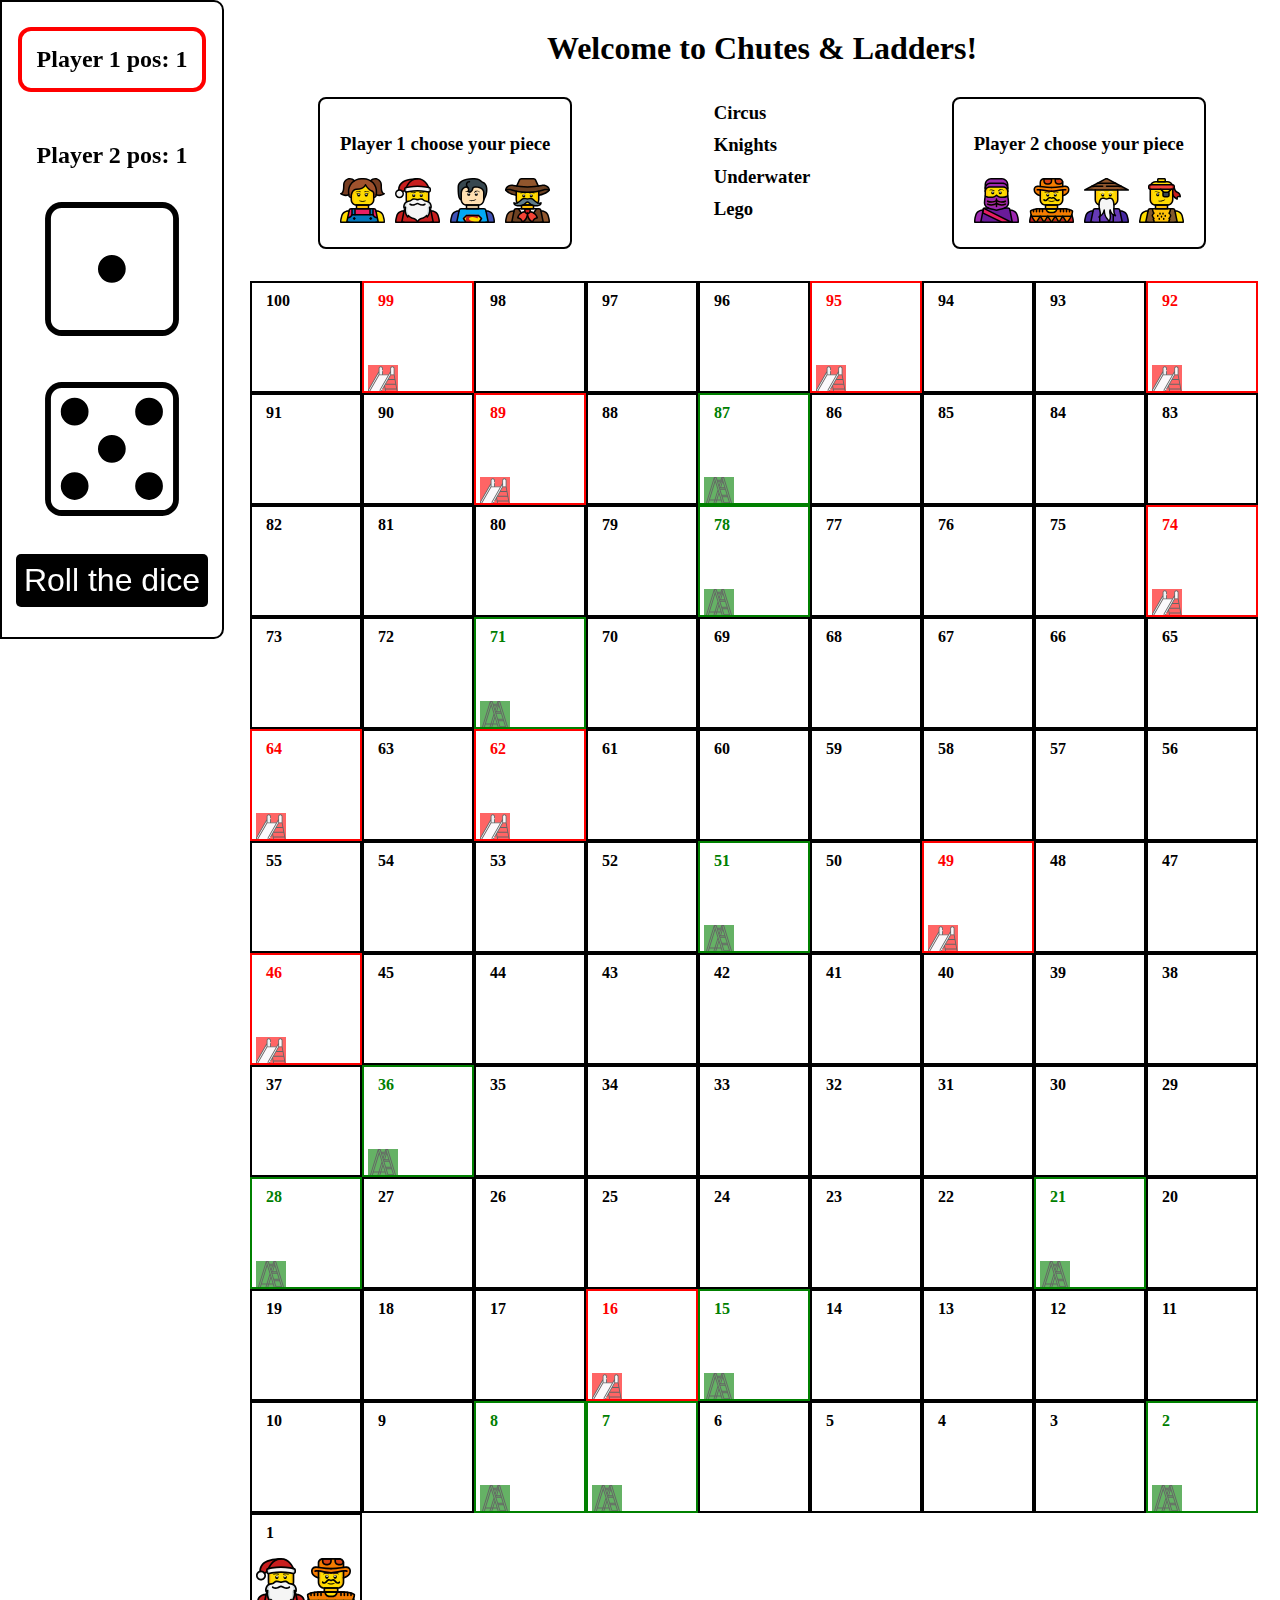
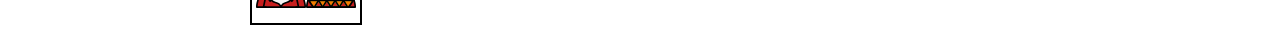
==== home.html @ 6d54b916 "Added php wrapper" ====
<!DOCTYPE html>
<html lang="en">
<head>
    <meta charset="UTF-8">
    <meta name="viewport" content="width=device-width, initial-scale=1.0">
    <title>Chutes & Ladders</title>
    <script type="text/javascript" src="./chutes_ladder.js"></script>
    <link rel="stylesheet" href="./styles.css">
    <link rel="icon" href="./images/slide.svg">
</head>
<body>
    <div class="container">
        <h1 class="title">Welcome to Chutes & Ladders!</h1>
        <div class="iconSelection">
            <div class="player1choices">
                <h3>Player 1 choose your piece</h3>
            </div>
            <div class="themes">
                <h3 class="theme" id="circus">Circus</h3>
                <h3 class="theme" id="knights">Knights</h3>
                <h3 class="theme" id="underwater">Underwater</h3>
                <h3 class="theme" id="lego">Lego</h3>
            </div>
            <div class="player2choices">
                <h3>Player 2 choose your piece</h3>
            </div>
        </div>
        <div class="gameboard">
            
        </div>
    </div> 
    <div class="footer">
        <div class="position">
            <h2 class='currentPlayer'>Player 1 pos: <span id="player1Pos">12</span></h2>
        </div>
        <div class="position">
            <h2>Player 2 pos: <span id="player2Pos">12</span></h2>
        </div>
        <div class="die">
            <img src="./images/die-1.svg" alt="dice-1" class="dice dice-1" style="width:150px; height:150px">
        </div>
        <div class="die">
            <img src="./images/die-5.svg" alt="dice-1" class="dice dice-2" style="width:150px; height:150px">
        </div>
        <div class="button">
            <button id='rollDice'>Roll the dice</button>
        </div>
    </div>
</body>
</html>
---- styles.css ----
body {
    margin: 0;
    padding: 0;
}

.container {
    width: 80%;
    margin: 30px auto 30px 250px;
} 

/* selecting pieces menu */
.piece {
    width: 55px;
    height: 55px;
    padding: 5px;
    box-sizing: border-box;
   }

.themes {
    display: flex;
    flex-direction: column;
    align-content: space-evenly;
}

.themes h3 {
    margin: 5px;
    box-sizing: border-box;
}

.piece:hover, .themes h3:hover {
    border-bottom: 2px solid red;
    border-top: 2px solid red;
}

.player1choices, .player2choices {
    display: inline-block;
    border: 2px solid black;
    padding: 15px;
    border-radius: 8px;
   
}

.player1choices h3, .player2choices h3 {
    text-align: center;
}

.iconSelection {
    display: flex;
    justify-content: space-around;
    flex-direction: row;
    margin-bottom: 2em;
}

/* gameboard componants */
.gameboard {
    display: flex;
    flex-wrap: wrap;
}

.square {
    padding: 4px;
    width: 100px;
    height: 100px;
    border: 2px solid black;
    display: flex;
    flex-flow: row wrap;
    overflow: hidden;
}

.ladder {
    display: flex;
}

  .chute {
    display: flex;
        /* overflow: hidden; */
}

.ladder::after {
    content: url("./images/ladder.svg");
    width: 30px;
    height: 30px;
    align-self: flex-end;
    background-color: green;
    opacity: 0.6;
}

.chute::after {
    content: url("./images/slide.svg");
    width: 30px;
    height: 30px;
    align-self: flex-end;
    background-color: red;
    opacity: 0.6;
}

.position {
    display: flex;
    justify-content: space-around;
    margin: 5px auto;
    align-items: center;
}

.die, .title, .button {
    margin-bottom: 30px;
    display: flex;
    justify-content: center;
}

.red {
    color: red;
    border: 2px solid red;
}

.green {
    color: green;
    border: 2px solid green;
}

.currentPlayer {
    border: 4px solid red;
    padding: 15px;
    border-radius: 13px;
}

h4 {
    margin: 5px 10px;
    flex: 1 100%;
}

.piecesSpace {
    height: 50px;
    width: 100px;
    display: flex;
    justify-content: center;
}

#player1Piece, #player2Piece {
    width: 50px;
    height: 50px;
}

/* sidebar */
.footer {
    position: fixed;
    display: flex;
    flex-flow: column wrap;
    width: 220px;
    overflow: hidden;
    top: 0;
    left: 0;
    background-color: white;
    border: 2px solid black;
    border-top-right-radius: 10px;
    border-bottom-right-radius: 10px;
}

button {
    background-color: black;
    color: white;
    font-size: 2rem;
    border: none;
    outline: none;
    border-radius: 5px;
    padding: 8px;
}
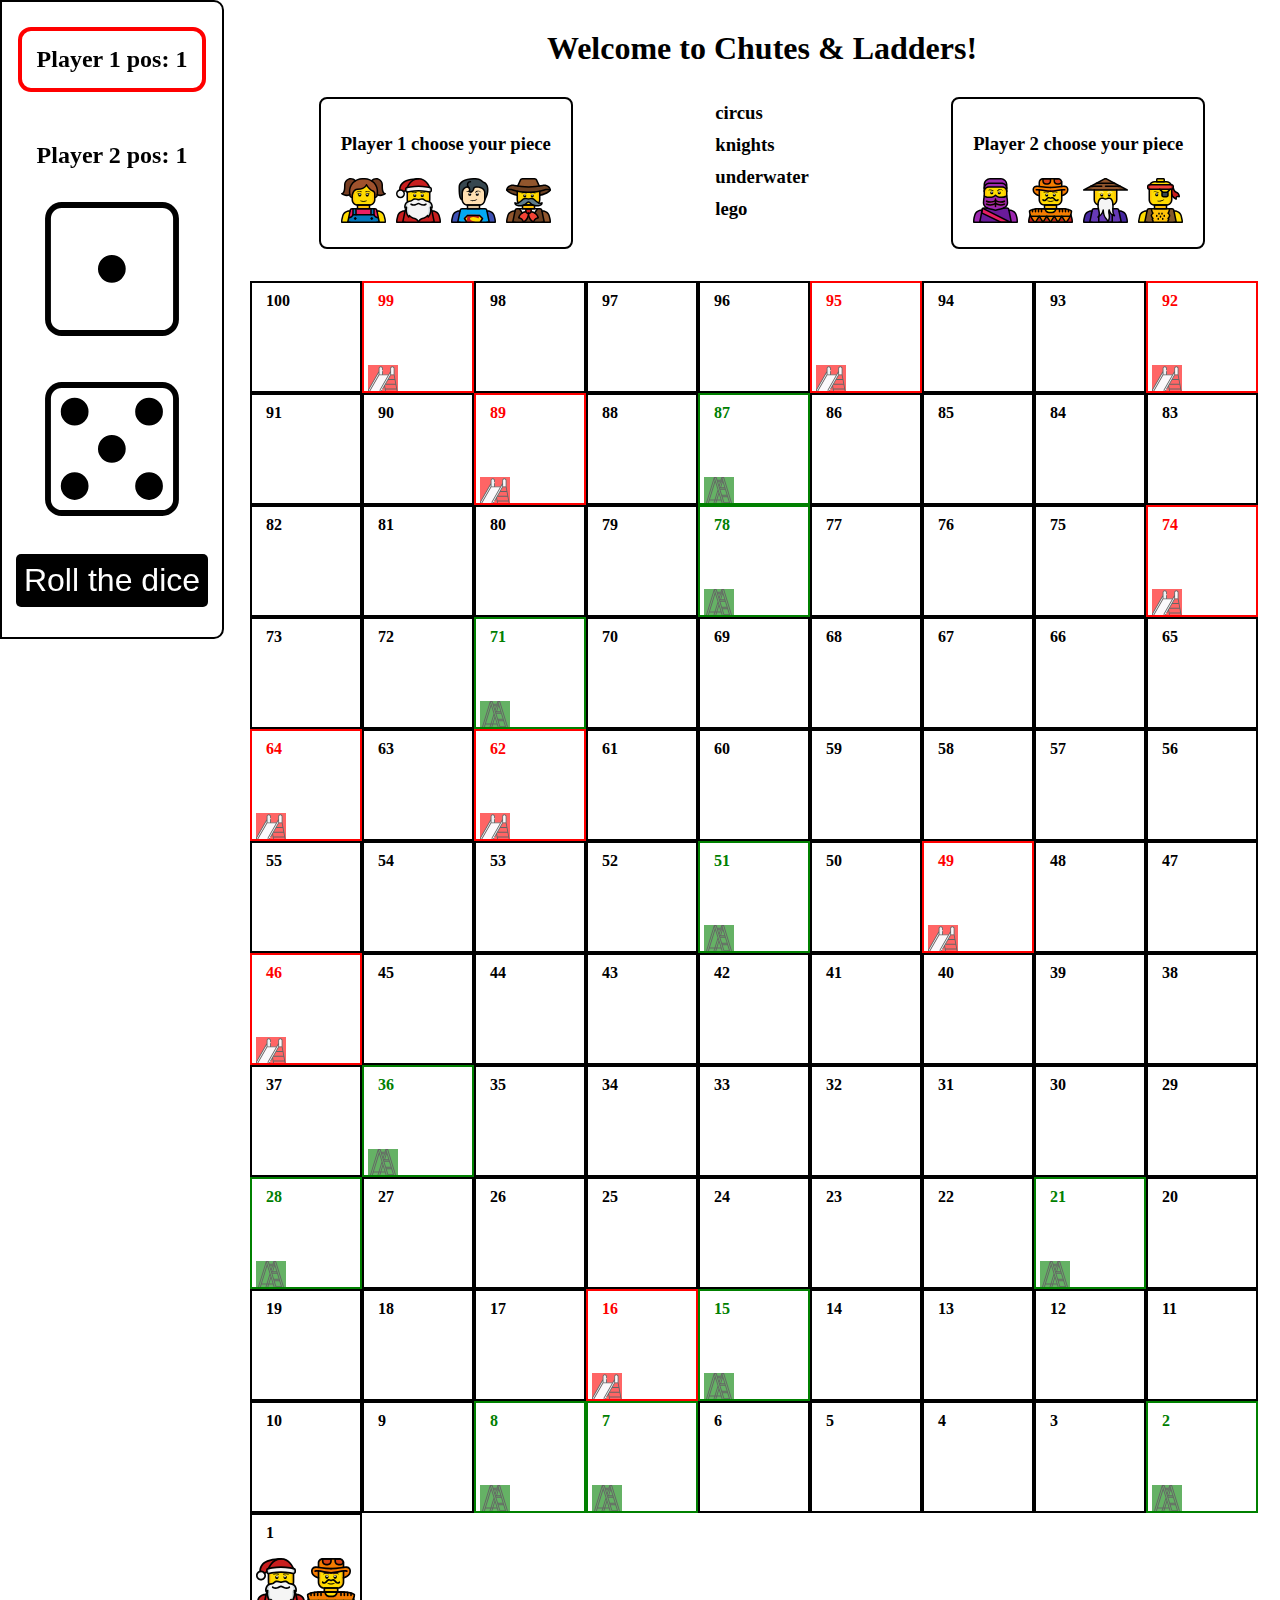
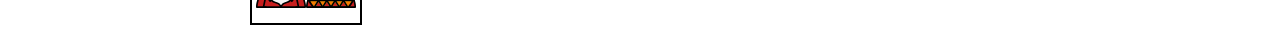
==== commit 3319e686: "Fixed issue on theme selection using the lowercase" ====
--- a/home.html
+++ b/home.html
@@ -16,10 +16,10 @@
                 <h3>Player 1 choose your piece</h3>
             </div>
             <div class="themes">
-                <h3 class="theme" id="circus">Circus</h3>
-                <h3 class="theme" id="knights">Knights</h3>
-                <h3 class="theme" id="underwater">Underwater</h3>
-                <h3 class="theme" id="lego">Lego</h3>
+                <h3 class="theme" id="circus">circus</h3>
+                <h3 class="theme" id="knights">knights</h3>
+                <h3 class="theme" id="underwater">underwater</h3>
+                <h3 class="theme" id="lego">lego</h3>
             </div>
             <div class="player2choices">
                 <h3>Player 2 choose your piece</h3>
